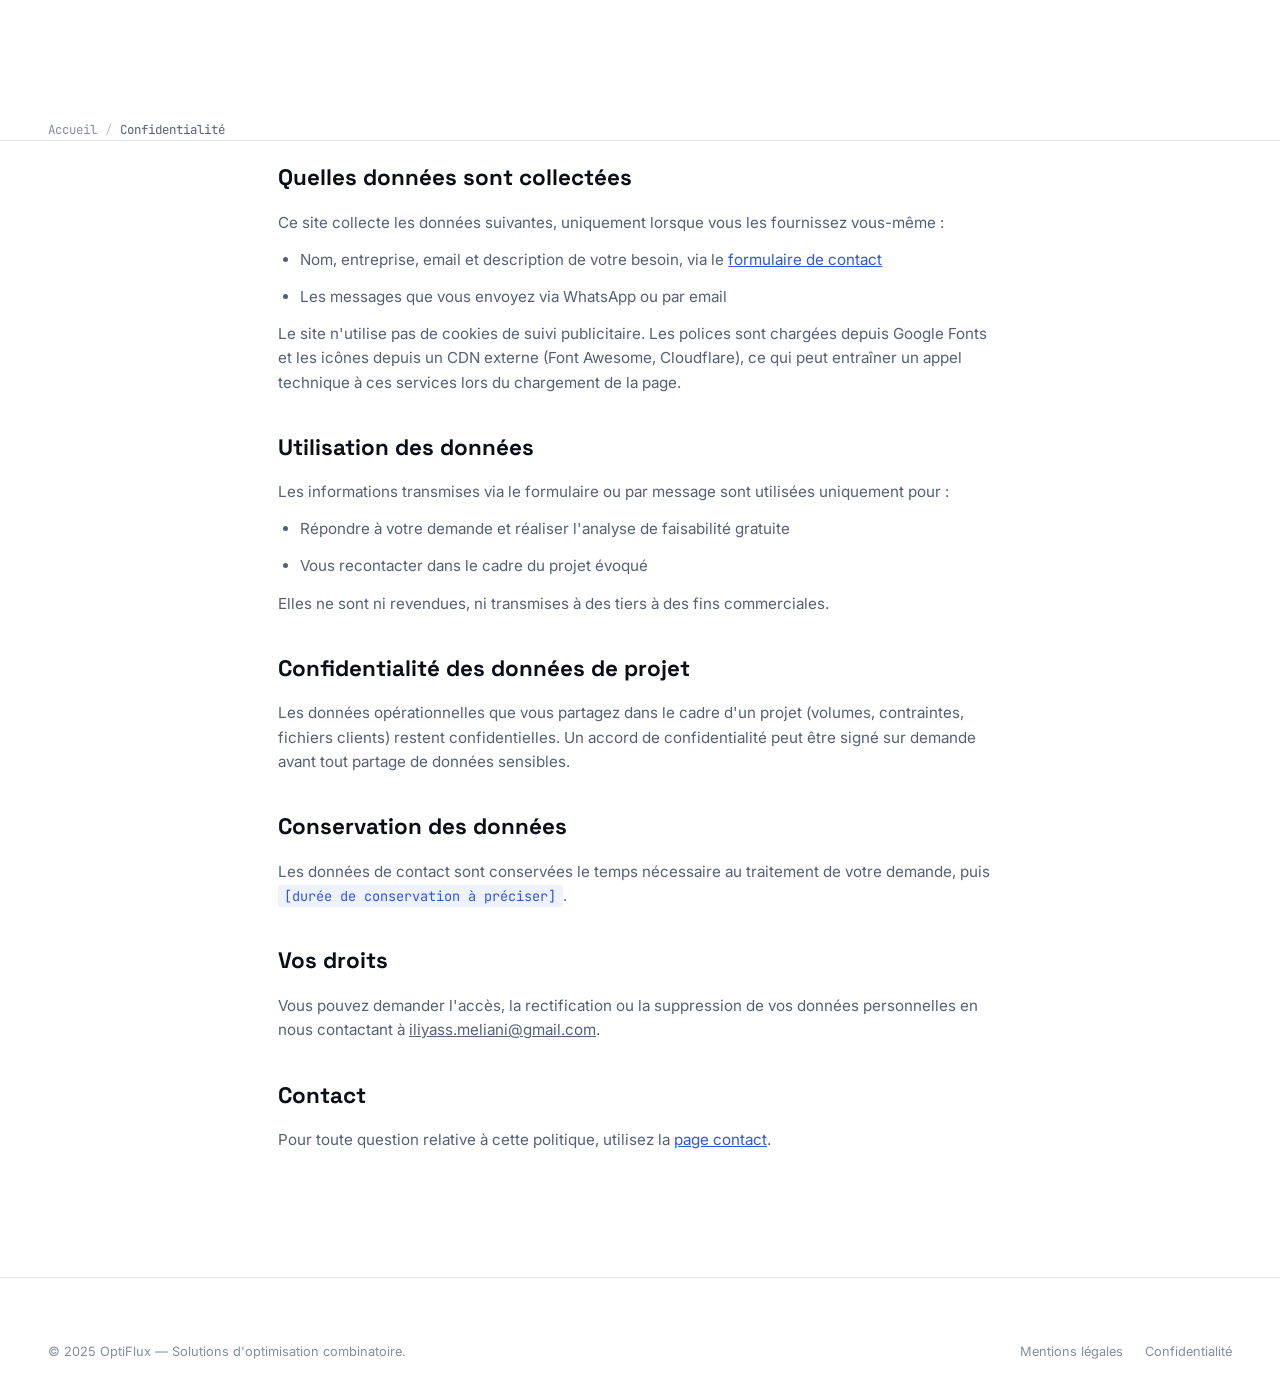
==== confidentialite.html @ 989db7c1 "Add files via upload" ====
<!DOCTYPE html>
<html lang="fr">
<head>
<meta charset="UTF-8">
<meta name="viewport" content="width=device-width, initial-scale=1.0">
<title>Politique de confidentialité | OptiFlux</title>
<meta name="description" content="Politique de confidentialité et protection des données du site OptiFlux.">
<meta name="robots" content="noindex, follow">
<link rel="canonical" href="https://optiflux.example.com/confidentialite.html">
<link rel="icon" type="image/svg+xml" href="favicon.svg">
<link rel="stylesheet" href="https://cdnjs.cloudflare.com/ajax/libs/font-awesome/6.4.0/css/all.min.css">
<link rel="preconnect" href="https://fonts.googleapis.com">
<link href="https://fonts.googleapis.com/css2?family=Space+Grotesk:wght@400;500;600;700&family=Inter:wght@400;500;600&family=JetBrains+Mono:wght@400;500&display=swap" rel="stylesheet">
<link rel="stylesheet" href="style.css">
</head>
<body>

<nav id="navbar">
  <div class="nav-container">
    <a href="index.html" class="logo"><span class="dot"></span>OPTIFLUX</a>
    <ul class="nav-links">
      <li><a href="index.html">Accueil</a></li>
      <li><a href="solutions.html">Solutions</a></li>
      <li><a href="a-propos.html">À propos</a></li>
      <li><a href="demo.html">Démo</a></li>
      <li><a href="contact.html" class="nav-cta">Discuter du projet</a></li>
    </ul>
    <button class="burger" id="burger" aria-label="Ouvrir le menu"><span></span><span></span><span></span></button>
  </div>
</nav>

<nav class="breadcrumb" aria-label="Fil d'Ariane">
  <a href="index.html">Accueil</a><span class="sep">/</span><span class="current">Confidentialité</span>
</nav>

<section class="legal section-inner narrow" style="padding-top:2rem;">
  <h1 class="section-title" style="font-size:2rem;">Politique de confidentialité</h1>
  <span class="updated">Dernière mise à jour : <span class="placeholder">[à compléter]</span></span>

  <h2>Quelles données sont collectées</h2>
  <p>Ce site collecte les données suivantes, uniquement lorsque vous les fournissez vous-même :</p>
  <ul>
    <li>Nom, entreprise, email et description de votre besoin, via le <a href="contact.html" style="color:var(--blue);">formulaire de contact</a></li>
    <li>Les messages que vous envoyez via WhatsApp ou par email</li>
  </ul>
  <p>Le site n'utilise pas de cookies de suivi publicitaire. Les polices sont chargées depuis Google Fonts et les icônes depuis un CDN externe (Font Awesome, Cloudflare), ce qui peut entraîner un appel technique à ces services lors du chargement de la page.</p>

  <h2>Utilisation des données</h2>
  <p>Les informations transmises via le formulaire ou par message sont utilisées uniquement pour :</p>
  <ul>
    <li>Répondre à votre demande et réaliser l'analyse de faisabilité gratuite</li>
    <li>Vous recontacter dans le cadre du projet évoqué</li>
  </ul>
  <p>Elles ne sont ni revendues, ni transmises à des tiers à des fins commerciales.</p>

  <h2>Confidentialité des données de projet</h2>
  <p>Les données opérationnelles que vous partagez dans le cadre d'un projet (volumes, contraintes, fichiers clients) restent confidentielles. Un accord de confidentialité peut être signé sur demande avant tout partage de données sensibles.</p>

  <h2>Conservation des données</h2>
  <p>Les données de contact sont conservées le temps nécessaire au traitement de votre demande, puis <span class="placeholder">[durée de conservation à préciser]</span>.</p>

  <h2>Vos droits</h2>
  <p>Vous pouvez demander l'accès, la rectification ou la suppression de vos données personnelles en nous contactant à <a href="mailto:iliyass.meliani@gmail.com">iliyass.meliani@gmail.com</a>.</p>

  <h2>Contact</h2>
  <p>Pour toute question relative à cette politique, utilisez la <a href="contact.html" style="color:var(--blue);">page contact</a>.</p>
</section>

<footer>
  <div class="footer-inner">
    <div class="footer-bottom">
      <p>© 2025 OptiFlux — Solutions d'optimisation combinatoire.</p>
      <div class="legal-links">
        <a href="mentions-legales.html">Mentions légales</a>
        <a href="confidentialite.html">Confidentialité</a>
      </div>
    </div>
  </div>
</footer>

<script src="script.js"></script>
</body>
</html>
---- style.css ----
:root{
  --black:#ffffff;
  --panel:#f4f5f8;
  --panel-2:#ebedf2;
  --line: rgba(10,14,23,0.1);
  --white:#0a0e17;
  --text-gray:#555f76;
  --text-dim:#838da3;
  --blue:#2f56e0;
  --green:#188a55;
  --amber:#a3720c;
}
*{margin:0;padding:0;box-sizing:border-box;}
html{scroll-behavior:smooth;}
body{
  background:var(--black);
  color:var(--white);
  font-family:'Inter',sans-serif;
  line-height:1.6;
  overflow-x:hidden;
}
h1,h2,h3,h4{font-family:'Space Grotesk',sans-serif;}
.mono{font-family:'JetBrains Mono',monospace;}
a{color:inherit;}
::selection{background:var(--blue);color:#fff;}
a:focus-visible, button:focus-visible, summary:focus-visible{outline:2px solid var(--blue);outline-offset:2px;}

/* NAV */
nav{
  position:fixed;top:0;width:100%;z-index:1000;
  padding:1.4rem 0;
  background:var(--black);
  border-bottom:1px solid var(--line);
  transition:padding .2s ease;
}
nav.scrolled{padding:0.9rem 0;}
.nav-container{max-width:1360px;margin:0 auto;padding:0 3rem;display:flex;justify-content:space-between;align-items:center;}
.logo{display:flex;align-items:center;gap:0.6rem;font-weight:700;font-size:1.25rem;letter-spacing:0.5px;text-decoration:none;}
.logo .dot{width:9px;height:9px;background:var(--blue);}
.nav-links{display:flex;gap:2.6rem;list-style:none;align-items:center;}
.nav-links a{color:var(--text-gray);text-decoration:none;font-size:0.9rem;letter-spacing:0.3px;transition:color .2s;}
.nav-links a:hover, .nav-links a.active{color:var(--white);}
.nav-cta{
  padding:0.7rem 1.4rem;background:var(--blue);color:#fff !important;
  font-size:0.85rem;font-weight:500;text-decoration:none;
  display:flex;align-items:center;gap:0.5rem;transition:background .2s;
}
.nav-cta:hover{background:#1e3fb8;}
.burger{display:none;flex-direction:column;gap:5px;cursor:pointer;background:none;border:none;padding:4px;}
.burger span{width:22px;height:2px;background:var(--white);}

/* NAV DROPDOWN */
.nav-item{position:relative;}
.nav-item > a i.fa-chevron-down{font-size:0.6rem;margin-left:0.4rem;transition:transform .2s;}
.nav-item:hover > a i.fa-chevron-down{transform:rotate(180deg);}
.nav-dropdown{
  position:absolute;top:calc(100% + 1.1rem);left:50%;transform:translateX(-50%);
  background:var(--black);border:1px solid var(--line);min-width:260px;
  padding:0.5rem;opacity:0;visibility:hidden;transform:translateX(-50%) translateY(6px);
  transition:opacity .18s ease, transform .18s ease, visibility .18s;
  z-index:50;
}
.nav-item:hover .nav-dropdown{opacity:1;visibility:visible;transform:translateX(-50%) translateY(0);}
.nav-dropdown a{
  display:flex;align-items:center;justify-content:space-between;gap:0.8rem;
  padding:0.8rem 0.9rem;font-size:0.86rem;color:var(--white)!important;text-decoration:none;
}
.nav-dropdown a:hover{background:var(--panel);}
.nav-dropdown a span.count{font-family:'JetBrains Mono',monospace;font-size:0.7rem;color:var(--blue);}
@media(max-width:768px){
  .nav-dropdown{position:static;transform:none;opacity:1;visibility:visible;display:none;
    background:transparent;border:none;padding:0 0 0 1rem;margin-top:0.6rem;box-shadow:none;}
  .nav-item.open .nav-dropdown{display:flex;flex-direction:column;align-items:center;gap:0.4rem;}
  .nav-dropdown a{color:var(--text-gray)!important;padding:0.4rem 0;}
}

/* BREADCRUMB */
.breadcrumb{padding:7.5rem 3rem 0;max-width:1360px;margin:0 auto;font-family:'JetBrains Mono',monospace;font-size:0.78rem;color:var(--text-dim);display:flex;gap:0.5rem;align-items:center;}
.breadcrumb a{color:var(--text-dim);text-decoration:none;}
.breadcrumb a:hover{color:var(--blue);}
.breadcrumb .sep{opacity:0.5;}
.breadcrumb .current{color:var(--text-gray);}

/* HERO */
.hero{
  min-height:100vh;display:flex;align-items:center;
  padding:9rem 3rem 5rem;position:relative;
  background:var(--black);
  border-bottom:1px solid var(--line);
}
.hero.compact{min-height:auto;padding:9rem 3rem 4rem;}
.hero-container{max-width:1360px;margin:0 auto;display:grid;grid-template-columns:1.05fr 0.95fr;gap:4rem;align-items:center;position:relative;z-index:1;}
.hero-container.single{grid-template-columns:1fr;max-width:820px;}
.eyebrow{
  display:flex;align-items:center;gap:0.6rem;
  font-size:0.78rem;letter-spacing:1.5px;text-transform:uppercase;
  font-family:'JetBrains Mono',monospace;color:var(--blue);margin-bottom:1.6rem;
}
.hero-content h1{font-size:3.4rem;font-weight:600;line-height:1.12;letter-spacing:-1.5px;margin-bottom:1.6rem;}
.hero-content h1.medium{font-size:2.6rem;}
.hero-content h1 .hl{color:var(--blue);}
.hero-content p{font-size:1.08rem;color:var(--text-gray);max-width:520px;margin-bottom:2.6rem;}
.btn-group{display:flex;gap:1rem;margin-bottom:3.5rem;flex-wrap:wrap;}
.btn{padding:1rem 1.9rem;font-weight:500;font-size:0.92rem;text-decoration:none;transition:background .2s;border:none;cursor:pointer;letter-spacing:0.2px;display:inline-flex;align-items:center;gap:0.6rem;}
.btn-primary{background:var(--blue);color:#fff;}
.btn-primary:hover{background:#1e3fb8;}
.btn-outline{background:transparent;color:var(--white);border:1px solid var(--line);}
.btn-outline:hover{border-color:rgba(10,14,23,0.3);}
.hero-meta{display:flex;gap:2.6rem;padding-top:2.2rem;border-top:1px solid var(--line);flex-wrap:wrap;}
.meta-item .mono{font-size:0.78rem;color:var(--blue);letter-spacing:0.5px;display:block;margin-bottom:0.3rem;}
.meta-item span.label{font-size:0.85rem;color:var(--text-dim);}

/* HERO VISUAL */
.route-panel{background:var(--panel);border:1px solid var(--line);padding:1.6rem;position:relative;}
.route-panel-head{display:flex;justify-content:space-between;align-items:center;margin-bottom:1.2rem;}
.route-panel-head .title{font-size:0.78rem;font-family:'JetBrains Mono',monospace;color:var(--text-dim);letter-spacing:0.5px;}
.route-panel-head .status{font-size:0.72rem;font-family:'JetBrains Mono',monospace;color:var(--green);}
.route-svg-wrap{background:var(--black);border:1px solid var(--line);padding:1rem;}
.route-stats{display:grid;grid-template-columns:1fr 1fr 1fr;gap:0.8rem;margin-top:1.2rem;}
.rstat{background:var(--panel-2);border:1px solid var(--line);padding:0.9rem 0.8rem;}
.rstat .val{font-family:'JetBrains Mono',monospace;font-size:1.3rem;color:var(--white);font-weight:500;}
.rstat .val.down{color:var(--green);}
.rstat .lab{font-size:0.7rem;color:var(--text-dim);text-transform:uppercase;letter-spacing:0.5px;margin-top:0.3rem;}
.route-panel-note{font-size:0.7rem;color:var(--text-dim);margin-top:0.8rem;font-style:italic;}

/* SECTION SHARED */
section{padding:7rem 3rem;position:relative;}
.section-inner{max-width:1360px;margin:0 auto;}
.section-inner.narrow{max-width:820px;}
.section-label{font-family:'JetBrains Mono',monospace;font-size:0.75rem;letter-spacing:2px;text-transform:uppercase;color:var(--blue);margin-bottom:1.2rem;}
.section-title{font-size:2.5rem;font-weight:600;letter-spacing:-1px;margin-bottom:1.2rem;}
.section-sub{color:var(--text-gray);max-width:640px;font-size:1.05rem;}
.section-head{margin-bottom:4rem;}

/* SOLUTIONS PREVIEW */
.solutions{background:var(--black);border-top:1px solid var(--line);}
.sol-grid{display:grid;grid-template-columns:repeat(3,1fr);gap:1px;background:var(--line);}
.sol-card{background:var(--panel);padding:2.4rem;display:flex;flex-direction:column;position:relative;}
.sol-card.live{border-top:2px solid var(--blue);}
.sol-status{
  align-self:flex-start;font-family:'JetBrains Mono',monospace;font-size:0.7rem;letter-spacing:0.5px;
  padding:0.3rem 0.6rem;margin-bottom:1.4rem;text-transform:uppercase;border:1px solid;
}
.sol-status.live{color:var(--green);border-color:var(--green);}
.sol-status.count{color:var(--blue);border-color:var(--blue);}
.sol-card h3{font-size:1.4rem;font-weight:600;margin-bottom:0.8rem;}
.sol-card .sol-desc{color:var(--text-gray);font-size:0.94rem;margin-bottom:1.6rem;flex-grow:1;}
.sol-feats{list-style:none;display:flex;flex-direction:column;gap:0.7rem;margin-bottom:1.6rem;}
.sol-feats li{font-size:0.86rem;color:var(--text-gray);display:flex;gap:0.6rem;align-items:flex-start;}
.sol-feats li i{color:var(--blue);margin-top:0.2rem;font-size:0.75rem;}
.sol-card .sol-cta{font-size:0.85rem;color:var(--white);text-decoration:none;display:inline-flex;align-items:center;gap:0.5rem;margin-top:auto;padding-top:1rem;border-top:1px solid var(--line);}
.sol-card .sol-cta i{font-size:0.75rem;}

/* DIFFERENTIATORS / ABOUT */
.about{background:var(--panel);border-top:1px solid var(--line);border-bottom:1px solid var(--line);}
.about-top{display:grid;grid-template-columns:1fr 1fr;gap:4rem;align-items:start;margin-bottom:3.5rem;}
.about-top p{color:var(--text-gray);font-size:1.02rem;margin-bottom:1.2rem;}
.about-top p:last-child{margin-bottom:0;}
.about-grid{display:grid;grid-template-columns:repeat(3,1fr);gap:1px;background:var(--line);border:1px solid var(--line);}
.about-card{background:var(--black);padding:2.2rem;}
.about-card i{color:var(--blue);font-size:1.3rem;margin-bottom:1.2rem;display:block;}
.about-card h4{font-size:1.05rem;font-weight:600;margin-bottom:0.7rem;}
.about-card p{font-size:0.9rem;color:var(--text-gray);}
.about-trust{display:flex;gap:2.4rem;flex-wrap:wrap;margin-top:3rem;padding-top:2rem;border-top:1px solid var(--line);}
.about-trust-item{display:flex;gap:0.8rem;align-items:flex-start;max-width:280px;}
.about-trust-item i{color:var(--blue);font-size:1rem;margin-top:0.15rem;}
.about-trust-item span{font-size:0.88rem;color:var(--text-gray);}

/* PROCESS */
.process{background:var(--black);border-top:1px solid var(--line);}
.process-grid{display:grid;grid-template-columns:repeat(4,1fr);gap:1px;background:var(--line);}
.pstep{padding:2rem 1.6rem;background:var(--panel);position:relative;}
.pstep .pnum{font-family:'JetBrains Mono',monospace;color:var(--blue);font-size:0.8rem;margin-bottom:1rem;display:block;}
.pstep h4{font-size:1.05rem;margin-bottom:0.6rem;font-weight:600;}
.pstep p{font-size:0.88rem;color:var(--text-gray);}

/* FAQ */
.faq{background:var(--black);border-top:1px solid var(--line);}
.faq-list{display:flex;flex-direction:column;gap:1px;background:var(--line);border:1px solid var(--line);max-width:900px;}
details.faq-item{background:var(--panel);}
details.faq-item summary{list-style:none;cursor:pointer;padding:1.4rem 1.8rem;display:flex;justify-content:space-between;align-items:center;gap:1rem;font-weight:500;font-size:0.98rem;}
details.faq-item summary::-webkit-details-marker{display:none;}
details.faq-item summary .faq-toggle{flex-shrink:0;color:var(--blue);font-size:0.8rem;transition:transform .2s;}
details.faq-item[open] summary .faq-toggle{transform:rotate(45deg);}
.faq-body{padding:0 1.8rem 1.6rem;color:var(--text-gray);font-size:0.92rem;max-width:760px;}

/* DEMO */
.demo{background:var(--panel);border-top:1px solid var(--line);border-bottom:1px solid var(--line);}
.demo-grid{display:grid;grid-template-columns:1fr 1fr;gap:4rem;align-items:center;}
.demo-video{position:relative;overflow:hidden;border:1px solid var(--line);background:var(--black);aspect-ratio:16/9;}
.demo-video iframe{width:100%;height:100%;border:0;display:block;}
.demo-badge{display:inline-flex;align-items:center;gap:0.5rem;font-family:'JetBrains Mono',monospace;font-size:0.72rem;color:var(--blue);letter-spacing:1px;text-transform:uppercase;margin-bottom:1.2rem;}
.demo-content h2{font-size:2.2rem;font-weight:600;letter-spacing:-0.5px;margin-bottom:1.2rem;}
.demo-content p{color:var(--text-gray);margin-bottom:2rem;font-size:1.02rem;}
.demo-list{list-style:none;display:flex;flex-direction:column;gap:1rem;margin-bottom:2.2rem;}
.demo-list li{display:flex;gap:0.9rem;align-items:flex-start;font-size:0.95rem;color:var(--white);}
.demo-list li .num{font-family:'JetBrains Mono',monospace;color:var(--blue);font-size:0.8rem;min-width:22px;}
.demo-note{font-size:0.8rem;color:var(--text-dim);font-style:italic;margin-top:1rem;}

/* CATALOGUE */
.catalogue{background:var(--black);border-top:1px solid var(--line);}
.cat-group{margin-bottom:4.5rem;}
.cat-group:last-child{margin-bottom:0;}
.cat-group-head{display:flex;align-items:baseline;justify-content:space-between;gap:1rem;margin-bottom:1.8rem;padding-bottom:1.2rem;border-bottom:1px solid var(--line);flex-wrap:wrap;}
.cat-group-head h3, .cat-group-head h2{font-size:1.5rem;font-weight:600;display:flex;align-items:center;gap:0.7rem;}
.cat-group-head i{color:var(--blue);font-size:1.1rem;}
.cat-group-head .cat-count{font-family:'JetBrains Mono',monospace;font-size:0.78rem;color:var(--text-dim);}
.cat-grid{display:grid;grid-template-columns:1fr 1fr;gap:1px;background:var(--line);border:1px solid var(--line);}
details.cat-card{background:var(--panel);}
details.cat-card summary{list-style:none;cursor:pointer;padding:1.6rem 1.8rem;display:flex;justify-content:space-between;align-items:flex-start;gap:1rem;}
details.cat-card summary::-webkit-details-marker{display:none;}
.cat-summary-text .cat-num{font-family:'JetBrains Mono',monospace;color:var(--blue);font-size:0.75rem;display:block;margin-bottom:0.5rem;}
.cat-summary-text h4{font-size:1.05rem;font-weight:600;margin-bottom:0.5rem;line-height:1.3;}
.cat-summary-text p{font-size:0.86rem;color:var(--text-gray);}
details.cat-card summary .cat-toggle{
  flex-shrink:0;width:26px;height:26px;border:1px solid var(--line);display:flex;align-items:center;justify-content:center;
  color:var(--blue);font-size:0.7rem;margin-top:0.2rem;transition:transform .2s;
}
details.cat-card[open] summary .cat-toggle{transform:rotate(45deg);}
.cat-body{padding:0 1.8rem 1.8rem;border-top:1px solid var(--line);}
.cat-body-grid{display:grid;grid-template-columns:1fr 1fr;gap:1.4rem;margin-top:1.6rem;}
.cat-body h5{font-size:0.72rem;font-family:'JetBrains Mono',monospace;letter-spacing:1px;text-transform:uppercase;color:var(--blue);margin-bottom:0.7rem;margin-top:1.4rem;}
.cat-body h5:first-of-type{margin-top:1.6rem;}
.cat-body p{font-size:0.87rem;color:var(--text-gray);}
.cat-body ul{list-style:none;display:flex;flex-direction:column;gap:0.55rem;}
.cat-body ul li{font-size:0.85rem;color:var(--text-gray);display:flex;gap:0.55rem;align-items:flex-start;}
.cat-body ul li i{color:var(--blue);margin-top:0.25rem;font-size:0.65rem;}
.cat-complexity{margin-top:1.4rem;padding-top:1.2rem;border-top:1px solid var(--line);}
.cat-link{
  display:inline-flex;align-items:center;gap:0.6rem;margin-top:1.4rem;padding-top:1.2rem;
  border-top:1px solid var(--line);font-size:0.86rem;font-weight:500;color:var(--blue)!important;
  text-decoration:none;width:100%;
}
.cat-link i{font-size:0.78rem;}
.cat-link:hover{color:#1e3fb8!important;}
.spec-tag{display:inline-flex;align-items:center;gap:0.5rem;font-family:'JetBrains Mono',monospace;font-size:0.72rem;color:var(--blue);letter-spacing:1px;text-transform:uppercase;margin-bottom:1.2rem;}

/* CONTACT FORM */
.contact-page{background:var(--black);border-top:1px solid var(--line);}
.contact-layout{display:grid;grid-template-columns:1fr 1fr;gap:4rem;}
.contact-form{display:flex;flex-direction:column;gap:1.2rem;}
.form-field{display:flex;flex-direction:column;gap:0.5rem;}
.form-field label{font-size:0.82rem;color:var(--text-dim);font-family:'JetBrains Mono',monospace;letter-spacing:0.3px;}
.form-field input, .form-field select, .form-field textarea{
  background:var(--panel);border:1px solid var(--line);color:var(--white);
  padding:0.9rem 1rem;font-family:'Inter',sans-serif;font-size:0.95rem;
}
.form-field textarea{resize:vertical;min-height:120px;}
.form-field input:focus, .form-field select:focus, .form-field textarea:focus{outline:2px solid var(--blue);outline-offset:1px;}
.contact-side{background:var(--panel);border:1px solid var(--line);padding:2.2rem;height:fit-content;}
.contact-side h4{font-size:1.05rem;margin-bottom:1rem;}
.contact-side ul{list-style:none;display:flex;flex-direction:column;gap:1rem;margin-bottom:1.6rem;}
.contact-side ul li{display:flex;gap:0.8rem;align-items:flex-start;font-size:0.9rem;color:var(--text-gray);}
.contact-side ul li i{color:var(--blue);margin-top:0.2rem;}
@media(max-width:1024px){.contact-layout{grid-template-columns:1fr;}}

/* CTA/CONTACT (band) */
.cta{background:var(--black);text-align:center;border-top:1px solid var(--line);}
.cta-inner{max-width:700px;margin:0 auto;}
.cta h2{font-size:2.6rem;font-weight:600;letter-spacing:-1px;margin-bottom:1.4rem;}
.cta p{color:var(--text-gray);font-size:1.05rem;margin-bottom:2.6rem;}
.contact-row{display:flex;gap:1rem;justify-content:center;flex-wrap:wrap;margin-bottom:1.4rem;}
.contact-btn{
  display:flex;align-items:center;gap:0.7rem;padding:1rem 1.8rem;
  text-decoration:none;font-size:0.95rem;font-weight:500;cursor:pointer;border:1px solid var(--line);
  background:var(--panel);color:var(--white);transition:border-color .2s;
}
.contact-btn.whatsapp{background:var(--blue);border-color:var(--blue);color:#fff;}
.contact-btn.whatsapp:hover{background:#1e3fb8;}
.contact-btn:hover{border-color:rgba(10,14,23,0.25);}
.copy-note{font-size:0.78rem;color:var(--text-dim);font-family:'JetBrains Mono',monospace;min-height:1.2rem;}

/* LEGAL PAGES */
.legal{background:var(--black);border-top:1px solid var(--line);}
.legal h2{font-size:1.4rem;margin:2.2rem 0 0.9rem;}
.legal h2:first-child{margin-top:0;}
.legal p, .legal li{color:var(--text-gray);font-size:0.95rem;margin-bottom:0.8rem;}
.legal ul{padding-left:1.4rem;}
.legal .updated{font-family:'JetBrains Mono',monospace;font-size:0.78rem;color:var(--text-dim);margin-bottom:2rem;display:block;}
.legal .placeholder{background:var(--blue-soft, rgba(47,86,224,0.08));color:var(--blue);padding:0.1rem 0.4rem;font-family:'JetBrains Mono',monospace;font-size:0.85rem;}

/* FOOTER */
footer{padding:4rem 3rem 2rem;border-top:1px solid var(--line);}
.footer-inner{max-width:1360px;margin:0 auto;}
.footer-top{display:grid;grid-template-columns:1.4fr 1fr 1fr 1fr;gap:2.5rem;margin-bottom:2.5rem;padding-bottom:2.5rem;border-bottom:1px solid var(--line);}
.footer-col h5{font-size:0.75rem;font-family:'JetBrains Mono',monospace;letter-spacing:1px;text-transform:uppercase;color:var(--text-dim);margin-bottom:1.1rem;}
.footer-col ul{list-style:none;display:flex;flex-direction:column;gap:0.7rem;}
.footer-col ul li a{font-size:0.88rem;color:var(--text-gray);text-decoration:none;}
.footer-col ul li a:hover{color:var(--white);}
.footer-col p{font-size:0.88rem;color:var(--text-gray);max-width:280px;margin-top:1rem;}
.footer-social{display:flex;gap:0.9rem;margin-top:1.2rem;}
.footer-social a{width:34px;height:34px;border:1px solid var(--line);display:flex;align-items:center;justify-content:center;color:var(--text-gray);text-decoration:none;}
.footer-social a:hover{color:var(--white);border-color:rgba(10,14,23,0.25);}
.footer-bottom{display:flex;justify-content:space-between;align-items:center;flex-wrap:wrap;gap:1rem;}
.footer-bottom p{font-size:0.8rem;color:var(--text-dim);}
.footer-bottom .legal-links{display:flex;gap:1.4rem;}
.footer-bottom .legal-links a{font-size:0.8rem;color:var(--text-dim);text-decoration:none;}
.footer-bottom .legal-links a:hover{color:var(--white);}

.floating-contact{position:fixed;bottom:2rem;right:2rem;z-index:999;}
.whatsapp-fab{
  width:52px;height:52px;background:var(--blue);
  display:flex;align-items:center;justify-content:center;font-size:1.35rem;color:#fff;
  text-decoration:none;border:1px solid var(--blue);
}
.whatsapp-fab:hover{background:#1e3fb8;}

.fade-in{opacity:0;}
.fade-in.visible{opacity:1;}

@media(max-width:1024px){
  .hero-container{grid-template-columns:1fr;}
  .hero-content h1{font-size:2.6rem;}
  .sol-grid{grid-template-columns:1fr;}
  .demo-grid{grid-template-columns:1fr;gap:2.5rem;}
  .process-grid{grid-template-columns:1fr 1fr;}
  .about-top{grid-template-columns:1fr;gap:1.5rem;}
  .about-grid{grid-template-columns:1fr;}
  .cat-grid{grid-template-columns:1fr;}
  .cat-body-grid{grid-template-columns:1fr;}
  .footer-top{grid-template-columns:1fr 1fr;}
}
@media(max-width:768px){
  .nav-links{position:fixed;top:70px;left:-100%;width:100%;height:calc(100vh - 70px);background:rgba(8,11,18,0.98);flex-direction:column;justify-content:center;gap:2rem;transition:left .3s;overflow-y:auto;}
  .nav-links.active{left:0;}
  .burger{display:flex;}
  .nav-cta{display:none;}
  section{padding:4.5rem 1.6rem;}
  .hero{padding:7rem 1.6rem 3rem;}
  .breadcrumb{padding:7rem 1.6rem 0;}
  .nav-container{padding:0 1.6rem;}
  .hero-content h1{font-size:2.1rem;}
  .section-title{font-size:1.9rem;}
  .process-grid{grid-template-columns:1fr;}
  .route-stats{grid-template-columns:1fr 1fr;}
  .cta h2{font-size:2rem;}
  .contact-row{flex-direction:column;}
  .footer-top{grid-template-columns:1fr;}
  .footer-bottom{flex-direction:column;align-items:flex-start;}
}
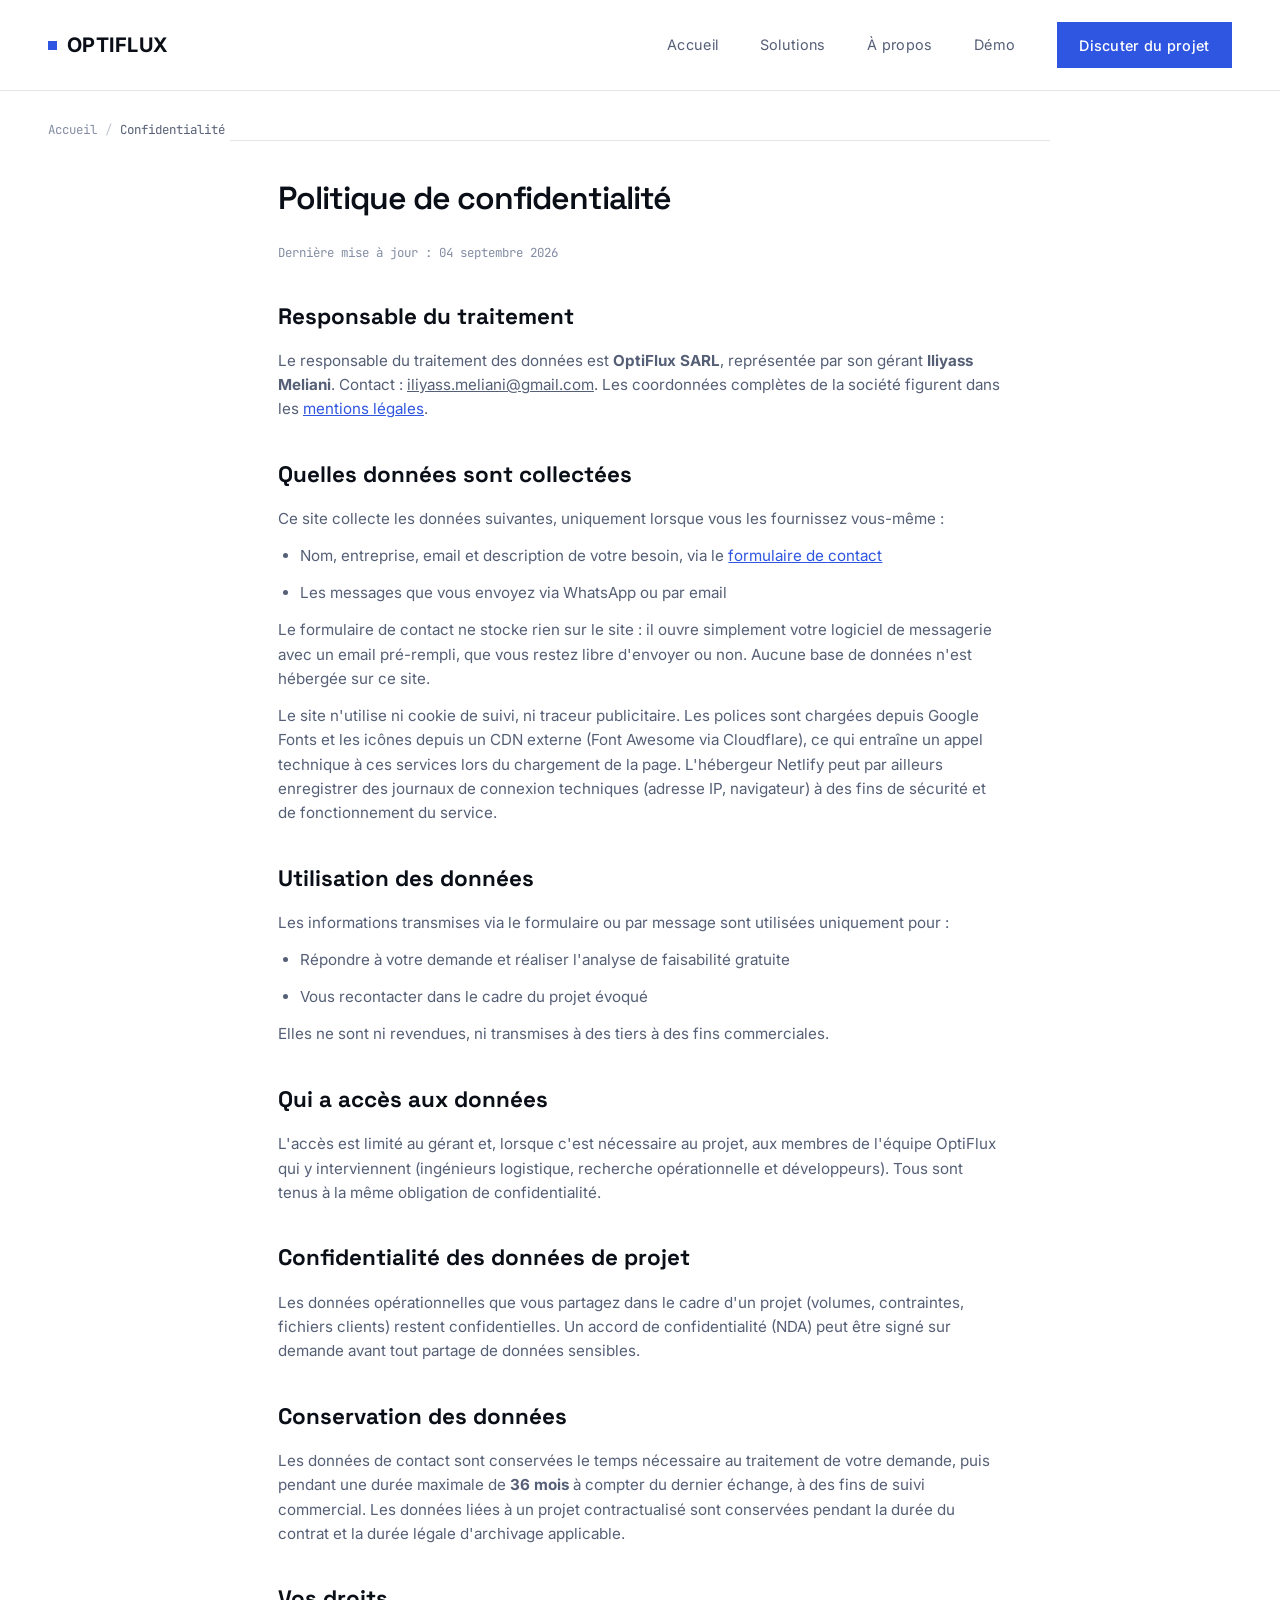
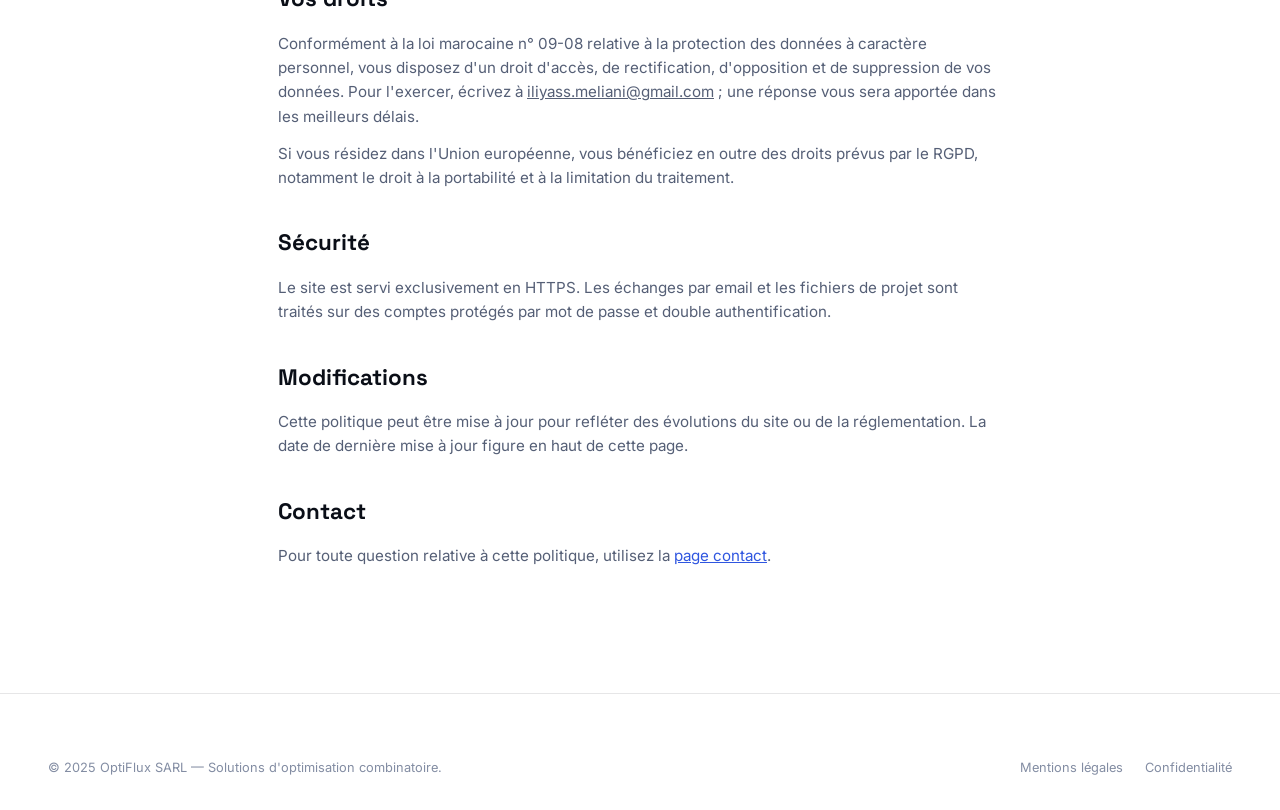
==== commit 8a3b4483: "Revise privacy policy and update contact information Updated the privacy policy with new contact det" ====
--- a/confidentialite.html
+++ b/confidentialite.html
@@ -6,7 +6,7 @@
 <title>Politique de confidentialité | OptiFlux</title>
 <meta name="description" content="Politique de confidentialité et protection des données du site OptiFlux.">
 <meta name="robots" content="noindex, follow">
-<link rel="canonical" href="https://optiflux.example.com/confidentialite.html">
+<link rel="canonical" href="https://optiflu.netlify.app/confidentialite">
 <link rel="icon" type="image/svg+xml" href="favicon.svg">
 <link rel="stylesheet" href="https://cdnjs.cloudflare.com/ajax/libs/font-awesome/6.4.0/css/all.min.css">
 <link rel="preconnect" href="https://fonts.googleapis.com">
@@ -35,7 +35,10 @@
 
 <section class="legal section-inner narrow" style="padding-top:2rem;">
   <h1 class="section-title" style="font-size:2rem;">Politique de confidentialité</h1>
-  <span class="updated">Dernière mise à jour : <span class="placeholder">[à compléter]</span></span>
+  <span class="updated">Dernière mise à jour : 04 septembre 2026</span>
+
+  <h2>Responsable du traitement</h2>
+  <p>Le responsable du traitement des données est <strong>OptiFlux SARL</strong>, représentée par son gérant <strong>Iliyass Meliani</strong>. Contact : <a href="mailto:iliyass.meliani@gmail.com">iliyass.meliani@gmail.com</a>. Les coordonnées complètes de la société figurent dans les <a href="mentions-legales.html" style="color:var(--blue);">mentions légales</a>.</p>
 
   <h2>Quelles données sont collectées</h2>
   <p>Ce site collecte les données suivantes, uniquement lorsque vous les fournissez vous-même :</p>
@@ -43,7 +46,8 @@
     <li>Nom, entreprise, email et description de votre besoin, via le <a href="contact.html" style="color:var(--blue);">formulaire de contact</a></li>
     <li>Les messages que vous envoyez via WhatsApp ou par email</li>
   </ul>
-  <p>Le site n'utilise pas de cookies de suivi publicitaire. Les polices sont chargées depuis Google Fonts et les icônes depuis un CDN externe (Font Awesome, Cloudflare), ce qui peut entraîner un appel technique à ces services lors du chargement de la page.</p>
+  <p>Le formulaire de contact ne stocke rien sur le site : il ouvre simplement votre logiciel de messagerie avec un email pré-rempli, que vous restez libre d'envoyer ou non. Aucune base de données n'est hébergée sur ce site.</p>
+  <p>Le site n'utilise ni cookie de suivi, ni traceur publicitaire. Les polices sont chargées depuis Google Fonts et les icônes depuis un CDN externe (Font Awesome via Cloudflare), ce qui entraîne un appel technique à ces services lors du chargement de la page. L'hébergeur Netlify peut par ailleurs enregistrer des journaux de connexion techniques (adresse IP, navigateur) à des fins de sécurité et de fonctionnement du service.</p>
 
   <h2>Utilisation des données</h2>
   <p>Les informations transmises via le formulaire ou par message sont utilisées uniquement pour :</p>
@@ -53,14 +57,24 @@
   </ul>
   <p>Elles ne sont ni revendues, ni transmises à des tiers à des fins commerciales.</p>
 
+  <h2>Qui a accès aux données</h2>
+  <p>L'accès est limité au gérant et, lorsque c'est nécessaire au projet, aux membres de l'équipe OptiFlux qui y interviennent (ingénieurs logistique, recherche opérationnelle et développeurs). Tous sont tenus à la même obligation de confidentialité.</p>
+
   <h2>Confidentialité des données de projet</h2>
-  <p>Les données opérationnelles que vous partagez dans le cadre d'un projet (volumes, contraintes, fichiers clients) restent confidentielles. Un accord de confidentialité peut être signé sur demande avant tout partage de données sensibles.</p>
+  <p>Les données opérationnelles que vous partagez dans le cadre d'un projet (volumes, contraintes, fichiers clients) restent confidentielles. Un accord de confidentialité (NDA) peut être signé sur demande avant tout partage de données sensibles.</p>
 
   <h2>Conservation des données</h2>
-  <p>Les données de contact sont conservées le temps nécessaire au traitement de votre demande, puis <span class="placeholder">[durée de conservation à préciser]</span>.</p>
+  <p>Les données de contact sont conservées le temps nécessaire au traitement de votre demande, puis pendant une durée maximale de <strong>36 mois</strong> à compter du dernier échange, à des fins de suivi commercial. Les données liées à un projet contractualisé sont conservées pendant la durée du contrat et la durée légale d'archivage applicable.</p>
 
   <h2>Vos droits</h2>
-  <p>Vous pouvez demander l'accès, la rectification ou la suppression de vos données personnelles en nous contactant à <a href="mailto:iliyass.meliani@gmail.com">iliyass.meliani@gmail.com</a>.</p>
+  <p>Conformément à la loi marocaine n° 09-08 relative à la protection des données à caractère personnel, vous disposez d'un droit d'accès, de rectification, d'opposition et de suppression de vos données. Pour l'exercer, écrivez à <a href="mailto:iliyass.meliani@gmail.com">iliyass.meliani@gmail.com</a> ; une réponse vous sera apportée dans les meilleurs délais.</p>
+  <p>Si vous résidez dans l'Union européenne, vous bénéficiez en outre des droits prévus par le RGPD, notamment le droit à la portabilité et à la limitation du traitement.</p>
+
+  <h2>Sécurité</h2>
+  <p>Le site est servi exclusivement en HTTPS. Les échanges par email et les fichiers de projet sont traités sur des comptes protégés par mot de passe et double authentification.</p>
+
+  <h2>Modifications</h2>
+  <p>Cette politique peut être mise à jour pour refléter des évolutions du site ou de la réglementation. La date de dernière mise à jour figure en haut de cette page.</p>
 
   <h2>Contact</h2>
   <p>Pour toute question relative à cette politique, utilisez la <a href="contact.html" style="color:var(--blue);">page contact</a>.</p>
@@ -69,7 +83,7 @@
 <footer>
   <div class="footer-inner">
     <div class="footer-bottom">
-      <p>© 2025 OptiFlux — Solutions d'optimisation combinatoire.</p>
+      <p>© 2025 OptiFlux SARL — Solutions d'optimisation combinatoire.</p>
       <div class="legal-links">
         <a href="mentions-legales.html">Mentions légales</a>
         <a href="confidentialite.html">Confidentialité</a>
--- a/style.css
+++ b/style.css
@@ -26,14 +26,14 @@
 a:focus-visible, button:focus-visible, summary:focus-visible{outline:2px solid var(--blue);outline-offset:2px;}
 
 /* NAV */
-nav{
+#navbar{
   position:fixed;top:0;width:100%;z-index:1000;
   padding:1.4rem 0;
   background:var(--black);
   border-bottom:1px solid var(--line);
   transition:padding .2s ease;
 }
-nav.scrolled{padding:0.9rem 0;}
+#navbar.scrolled{padding:0.9rem 0;}
 .nav-container{max-width:1360px;margin:0 auto;padding:0 3rem;display:flex;justify-content:space-between;align-items:center;}
 .logo{display:flex;align-items:center;gap:0.6rem;font-weight:700;font-size:1.25rem;letter-spacing:0.5px;text-decoration:none;}
 .logo .dot{width:9px;height:9px;background:var(--blue);}
